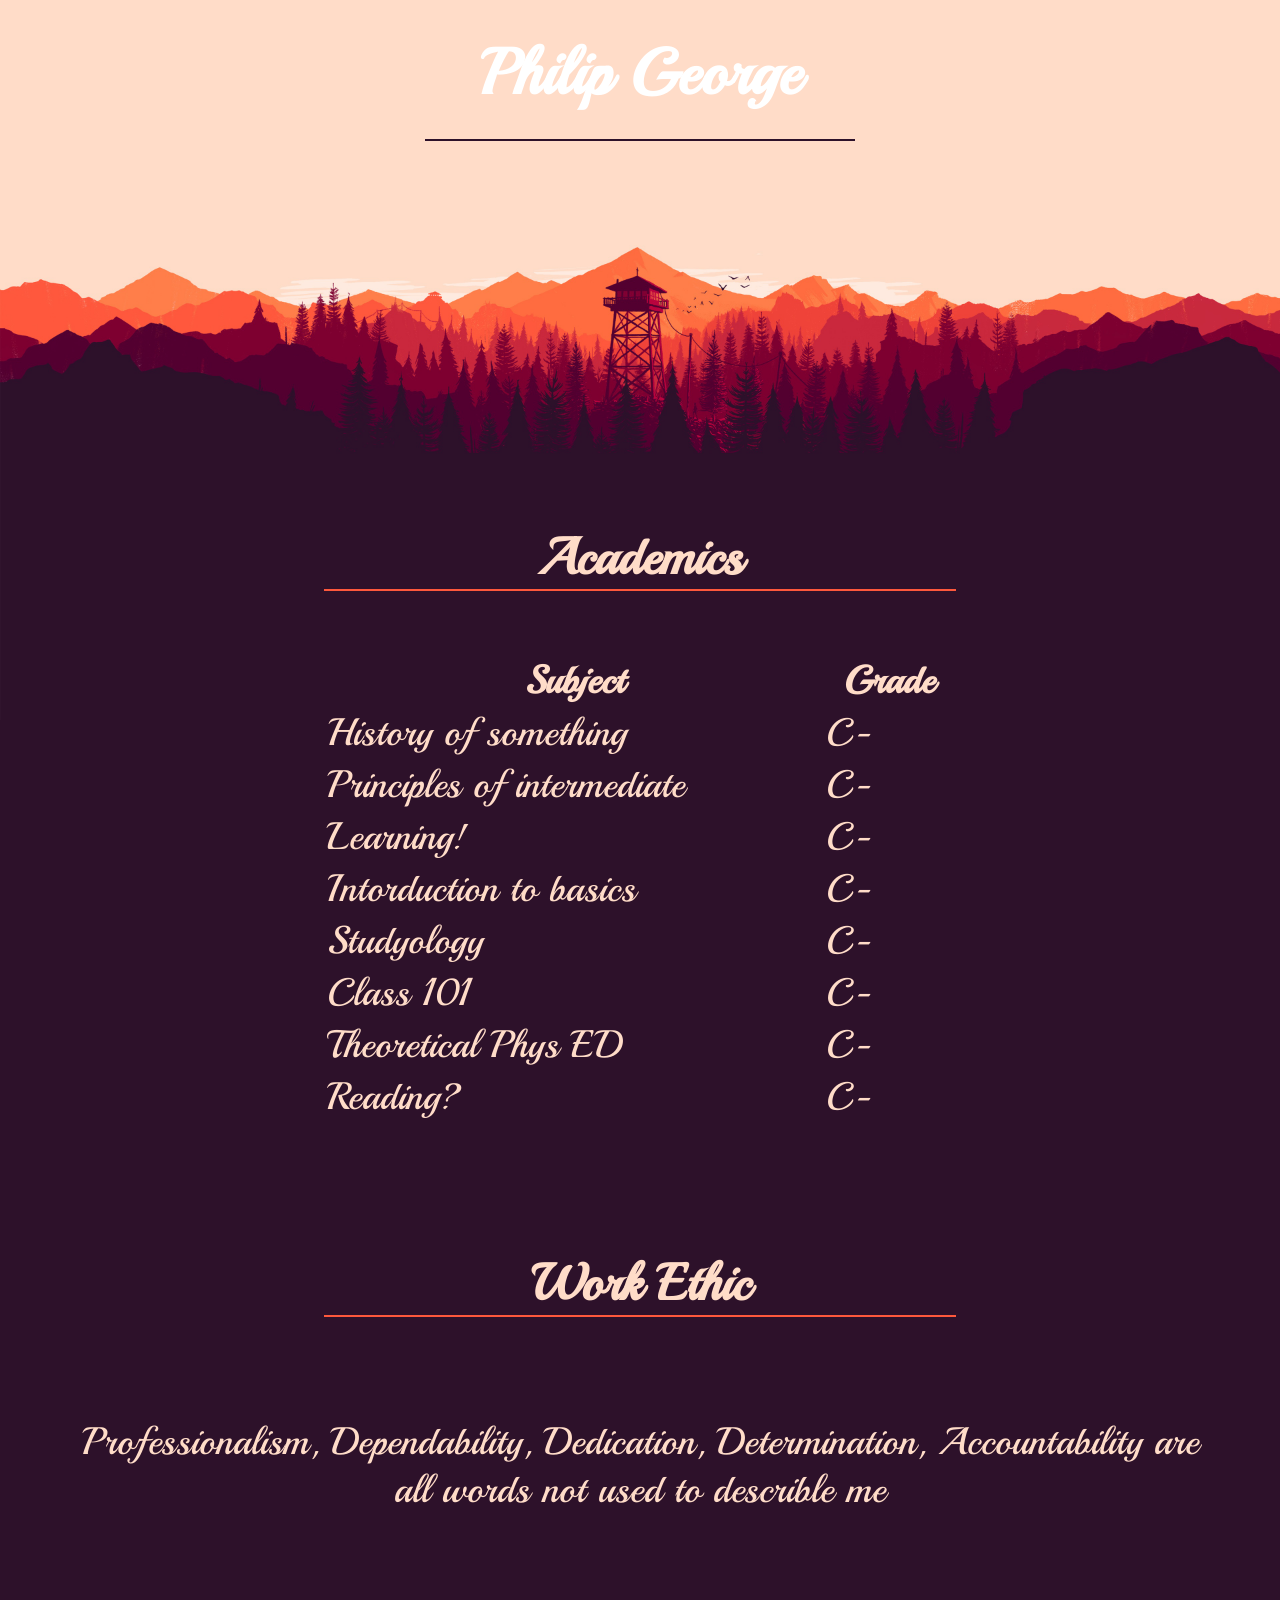
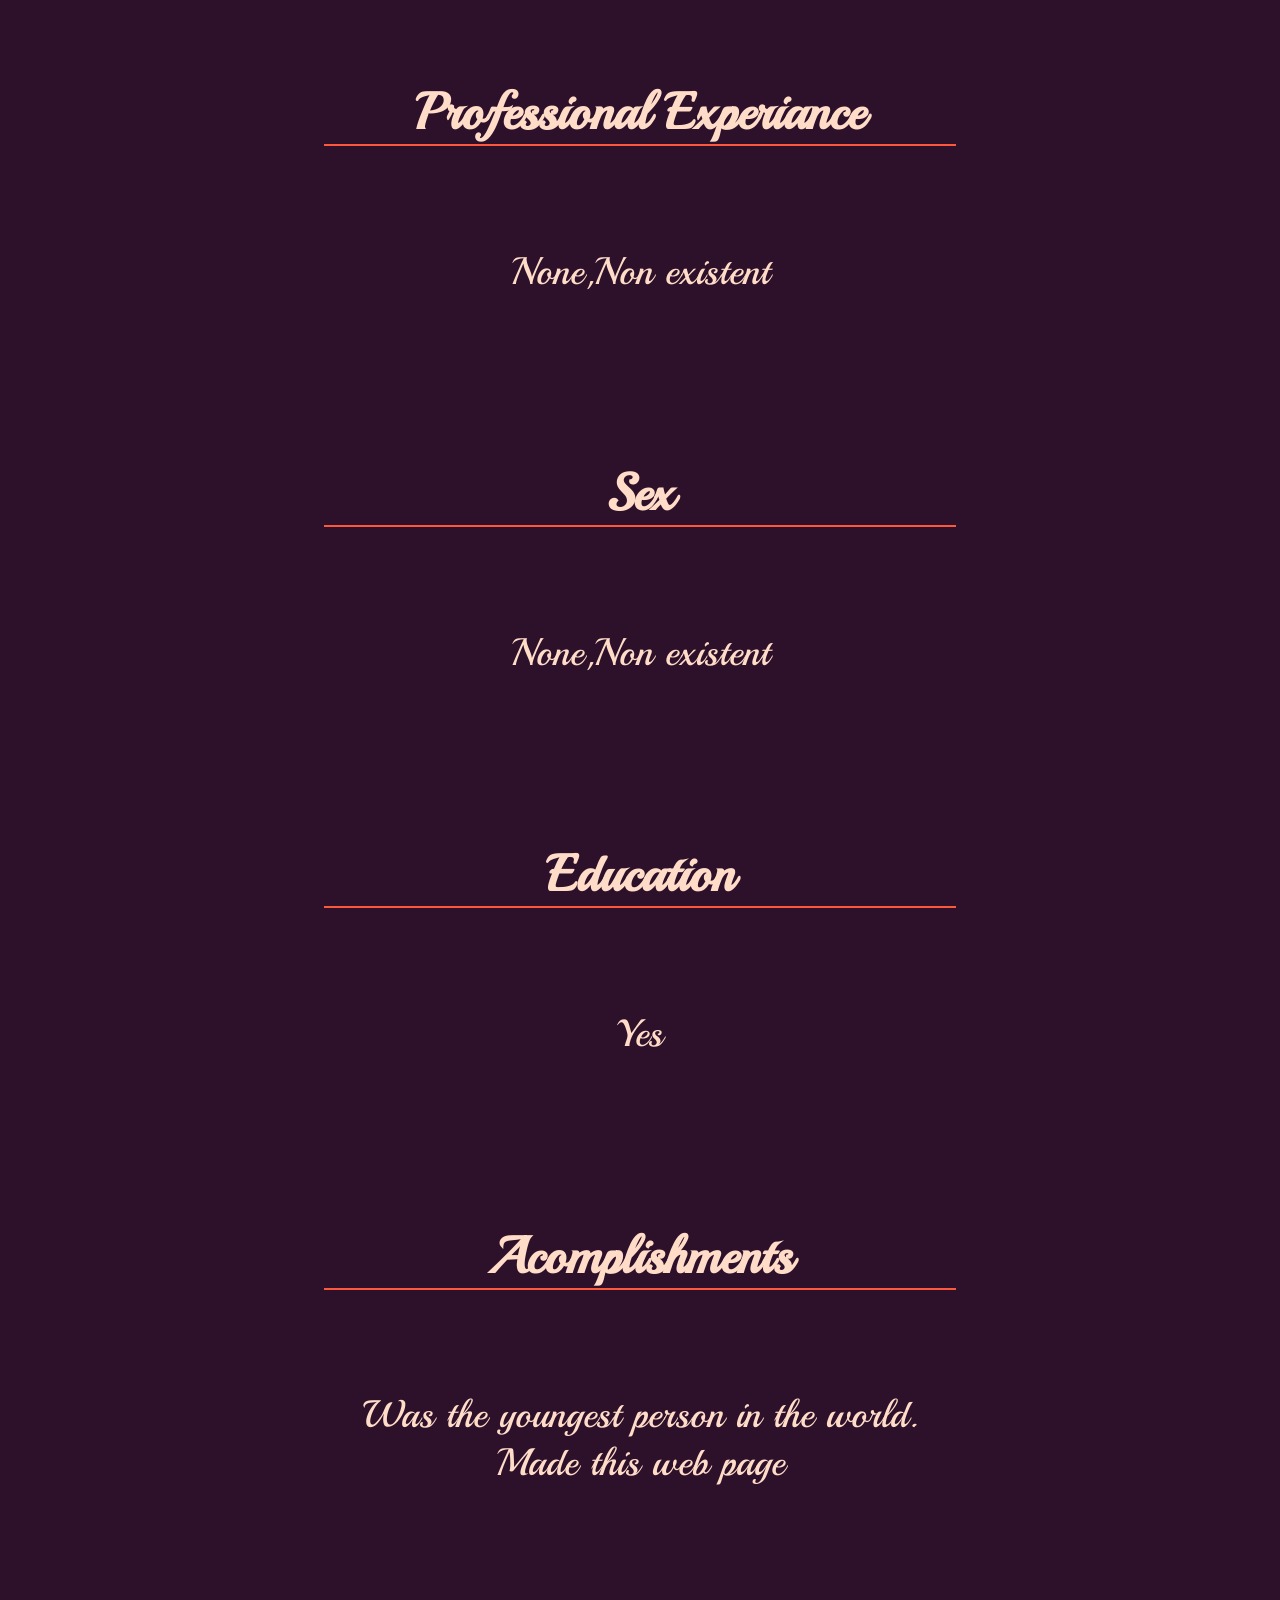
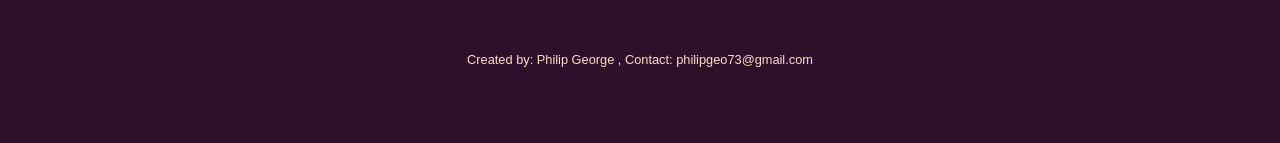
==== index.html @ 16f75759 "rename" ====
<!DOCTYPE html>
<html>
<head>
	<meta charset="utf-8">
	<title>Notice me senpai</title>
	<link rel="stylesheet" type="text/css" href="resume.css">
	<link rel="icon" href="icon.png">
	<style>
	@import url('https://fonts.googleapis.com/css?family=Bangers|Oleo+Script|Playball');
	</style>
	
</head>
<body>
	<h1> Philip George</h1>
	<h2><br><br><br><br><br><br>Academics</h2>
<table align="center">
				<thead>
				<tr>
					<th>Subject</th>
					<th>Grade</th>
				</tr>
			</thead>
			<tbody>
				<tr>
					<td>History of something</td>
					<td>C-</td>
				</tr>
				<tr>
					<td>Principles of intermediate    </td>
					<td>C-</td>
				</tr>
				<tr>
					<td>Learning!</td>
					<td>C-</td>
				</tr>
				<tr>
					<td>Intorduction to basics</td>
					<td>C-</td>
				</tr>
				<tr>
					<td>Studyology</td>
					<td>C-</td>
				</tr>
				<tr>
					<td>Class 101</td>
					<td>C-</td>
				</tr>
				<tr>
					<td>Theoretical Phys ED</td>
					<td>C-</td>
				</tr>
				<tr>
					<td>Reading?</td>
					<td>C-</td>
				</tr>				
			</tbody>
	</table>
<h2><br>Work Ethic</h2>
<p>Professionalism, Dependability, Dedication, Determination, Accountability are all words not used to describle me </p>

<h2><br>Professional Experiance</h2>
<p>None,Non existent</p>

<h2><br>Sex</h2>
<p>None,Non existent</p>

<h2><br>Education</h2>
<p>Yes</p>

<h2><br>Acomplishments</h2>
<p>Was the youngest person in the world. <br> Made this web page</p>

  <p class="blank">Created by: Philip George , Contact: philipgeo73@gmail.com</p>

</body>
</html>
---- resume.css ----
body{
	background-image: url(back.jpg);
	background-size: 100%;
	background-repeat: no-repeat;
	font-family: 'Playball', cursive;
	background-color: rgb(45,17,42);


}
h1 {

	font-size: 5vw;
    margin: auto;
    color: rgb(255,255,255);
    width: 30%;
    border-bottom: .04em solid rgb(45,17,42);
    padding: 2%;
    text-align: center;
}
h2{
	text-align: center;
	margin: auto;
	color: rgb(255,220,200);
	width: 50%;
    border-bottom: .04em solid rgb(253,88,60);
	font-size: 4vw;
}
table{
	padding: 5%;
	font-size: 3vw;
	width: 60%;
	color: rgb(255,220,200);
}
p{
	text-align: center;
	padding: 5%;
	font-size: 3vw;
	color: rgb(255,220,200);

}
p.blank{
	font-family: Arial, "Helvetica Neue", Helvetica, sans-serif;
	color: rgb(255,220,200);
	text-align: center;
	font-size: 1vw;
	vertical-align:bottom;
}
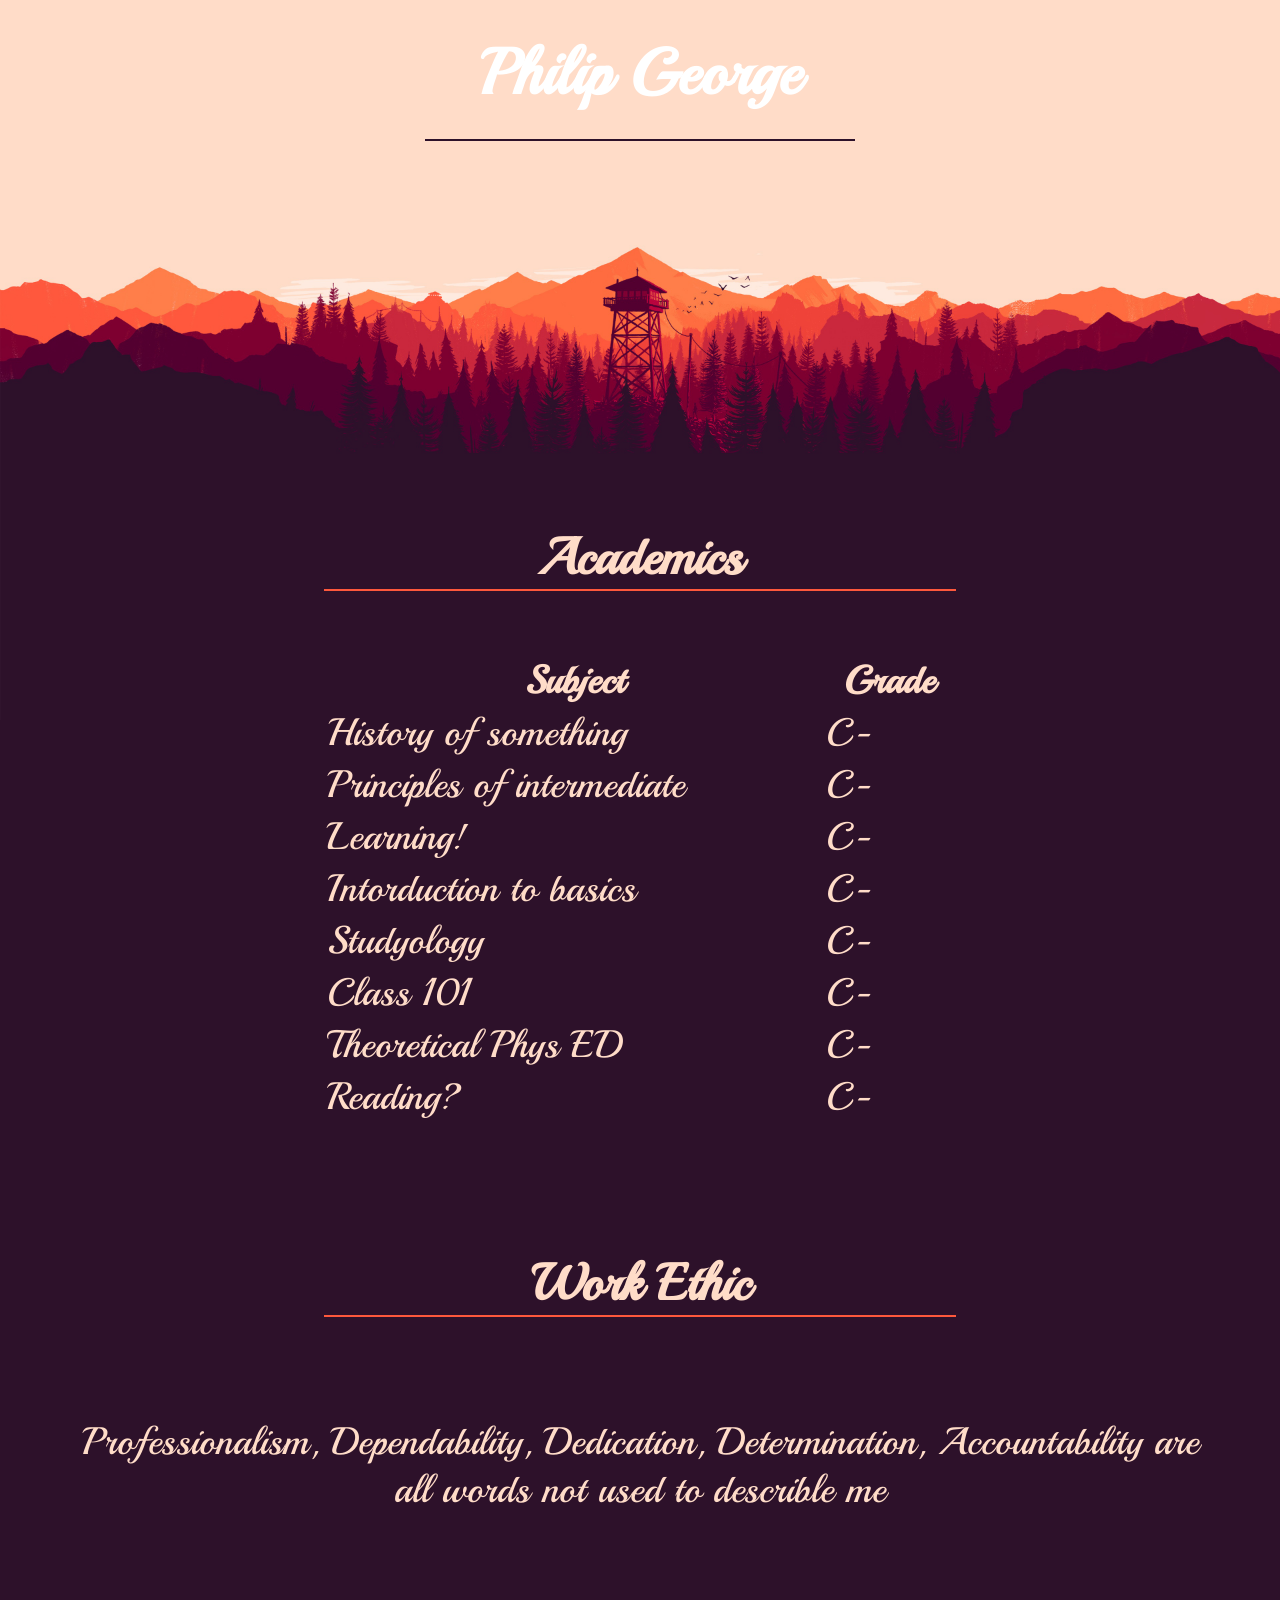
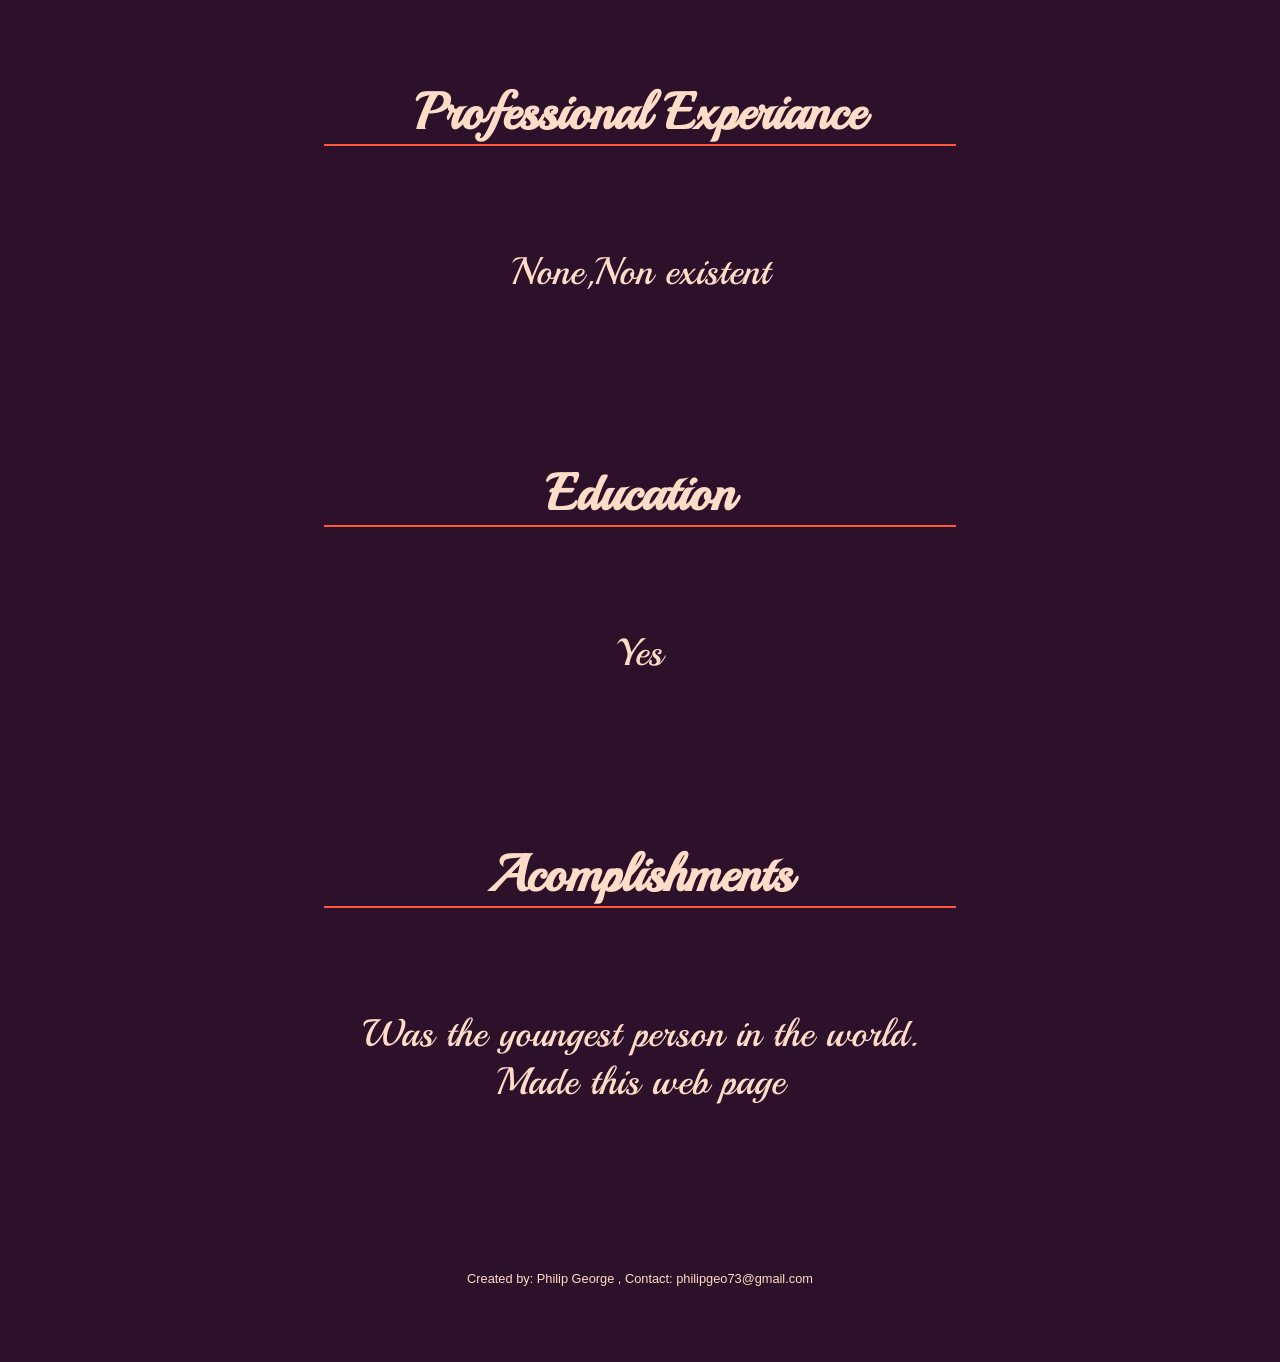
==== commit 9545021a: "Update index.html" ====
--- a/index.html
+++ b/index.html
@@ -61,9 +61,6 @@
 <h2><br>Professional Experiance</h2>
 <p>None,Non existent</p>
 
-<h2><br>Sex</h2>
-<p>None,Non existent</p>
-
 <h2><br>Education</h2>
 <p>Yes</p>
 
@@ -73,4 +70,4 @@
   <p class="blank">Created by: Philip George , Contact: philipgeo73@gmail.com</p>
 
 </body>
-</html>+</html>
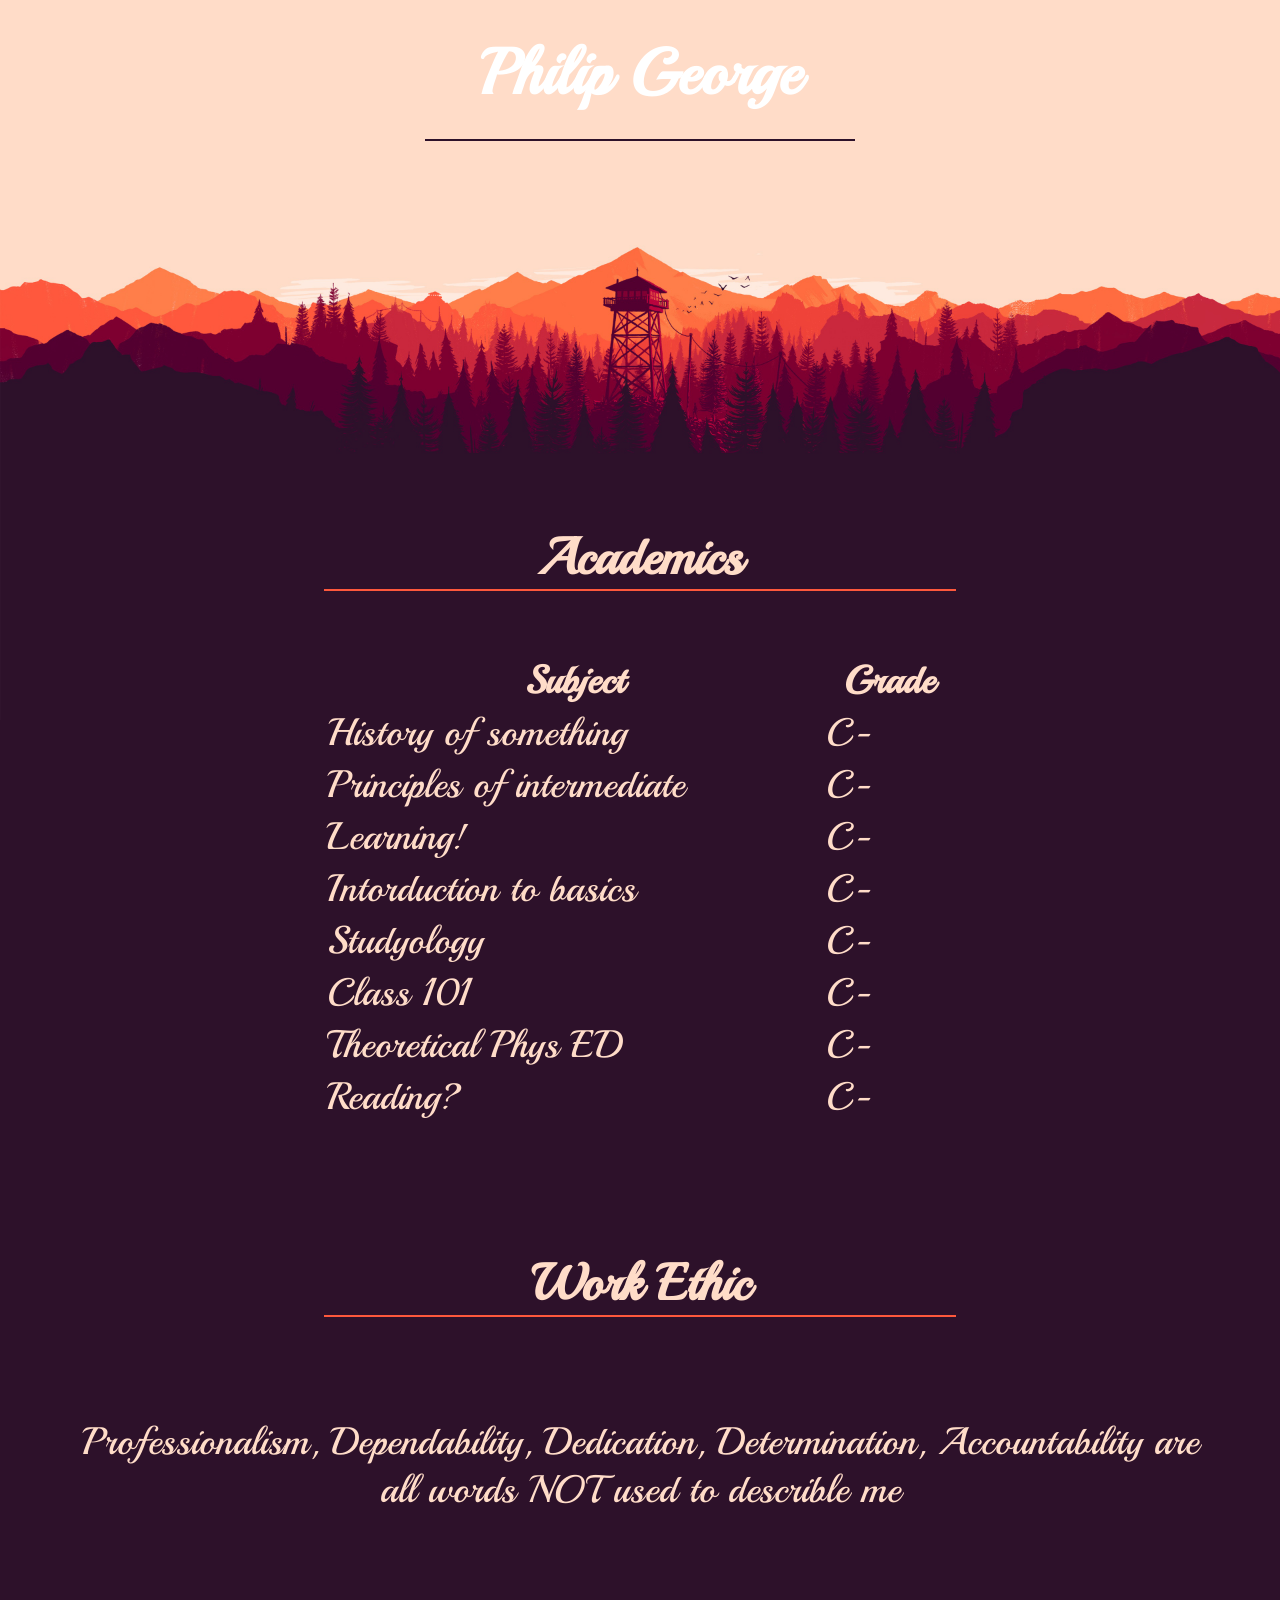
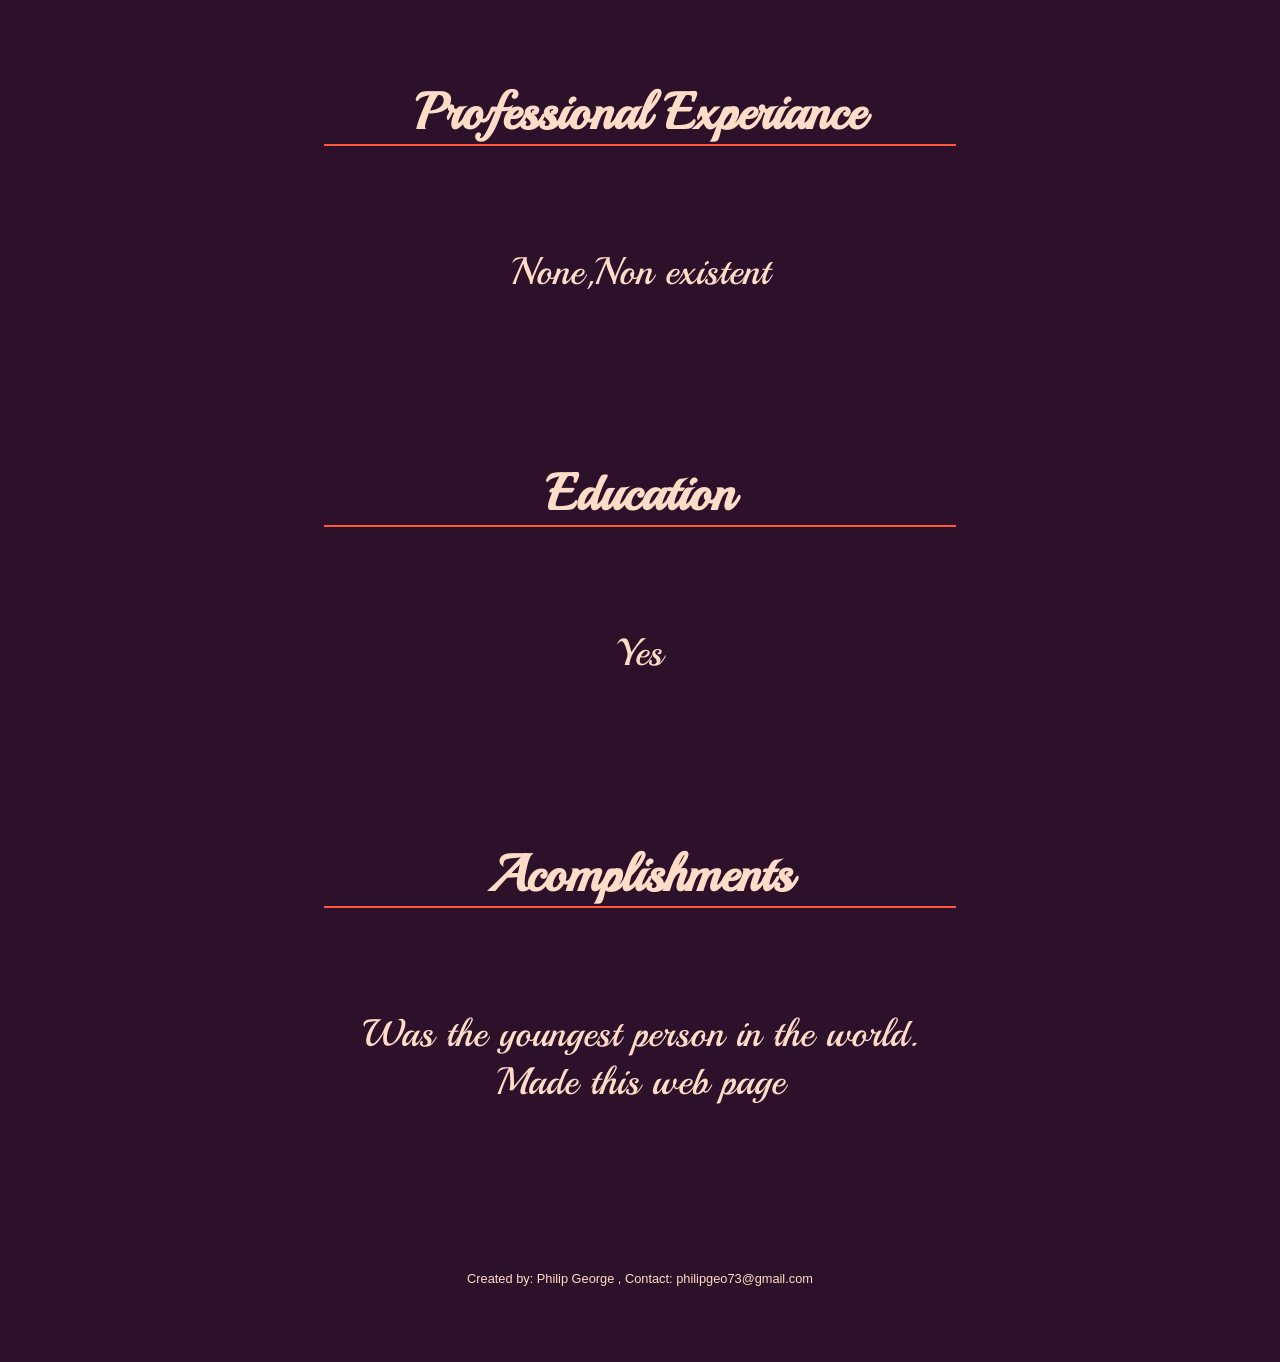
==== commit 9004e58c: "Update index.html" ====
--- a/index.html
+++ b/index.html
@@ -56,7 +56,7 @@
 			</tbody>
 	</table>
 <h2><br>Work Ethic</h2>
-<p>Professionalism, Dependability, Dedication, Determination, Accountability are all words not used to describle me </p>
+<p>Professionalism, Dependability, Dedication, Determination, Accountability are all words NOT used to describle me </p>
 
 <h2><br>Professional Experiance</h2>
 <p>None,Non existent</p>
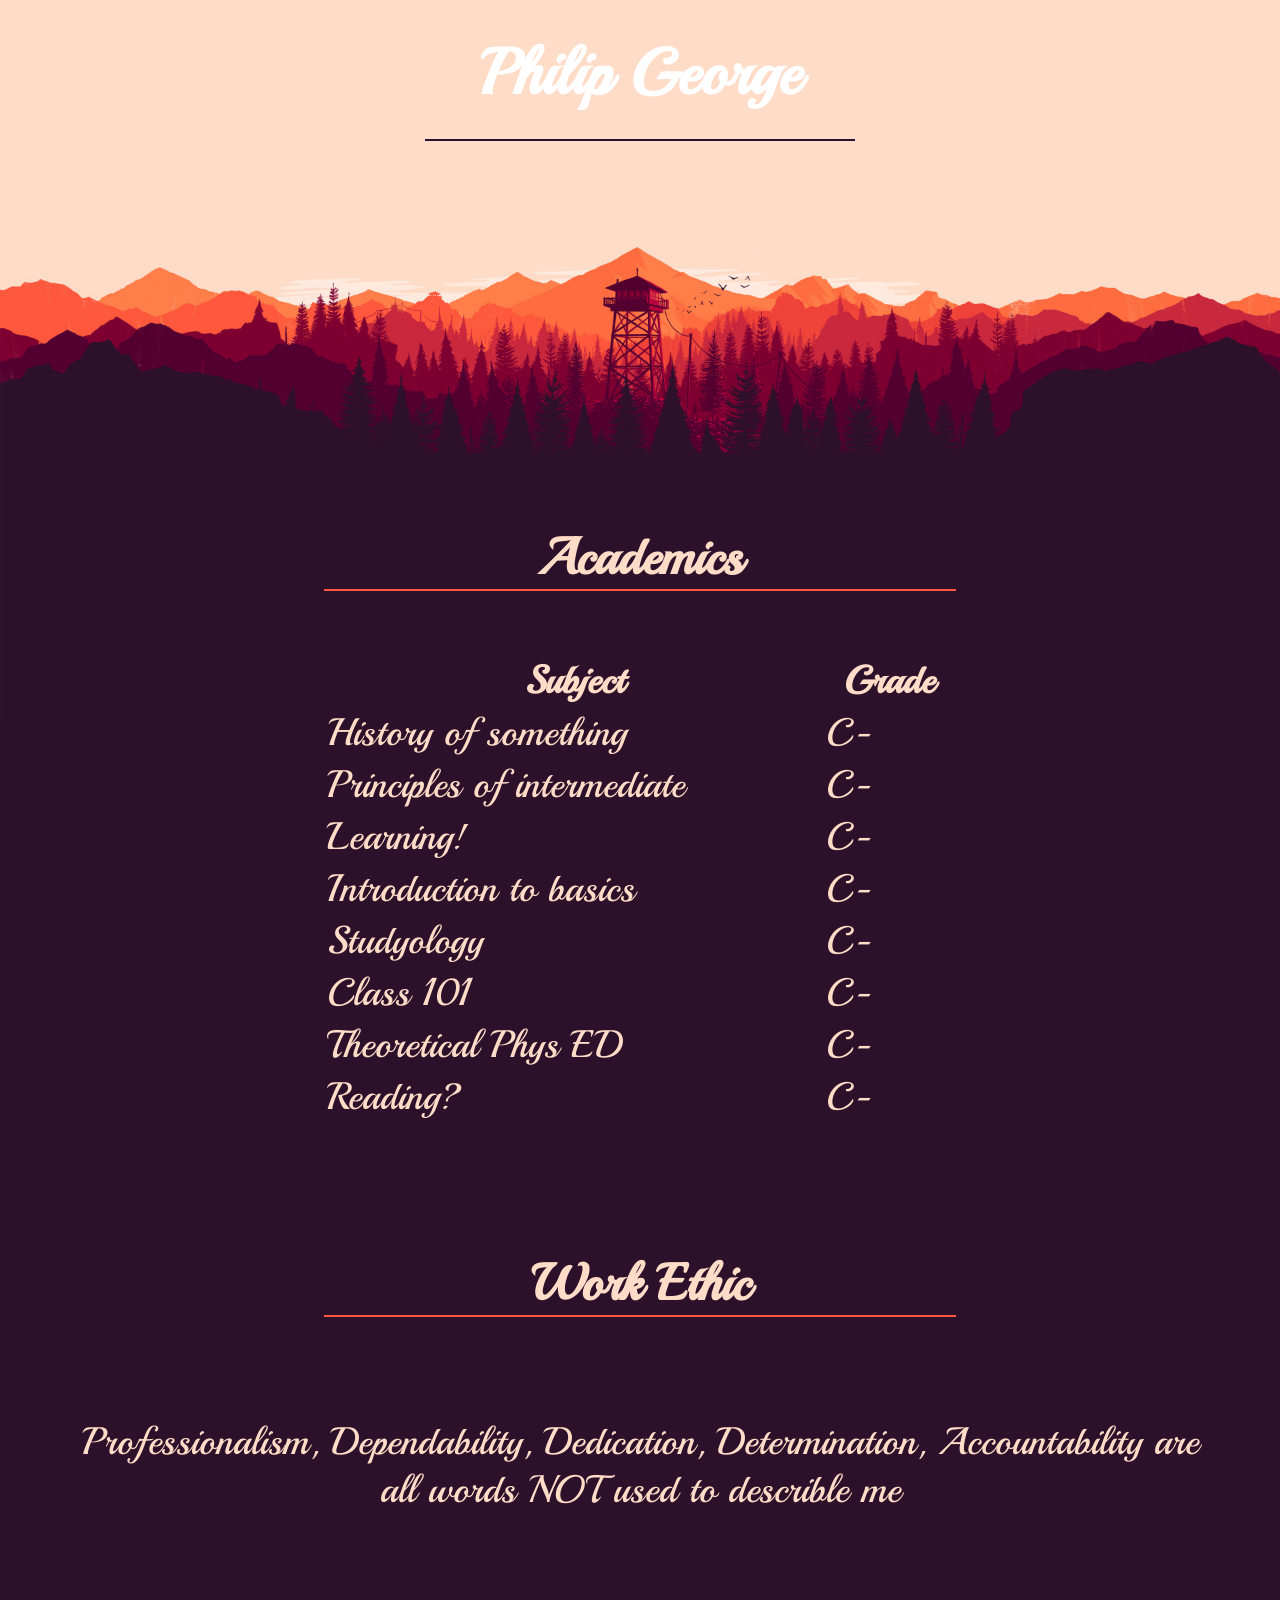
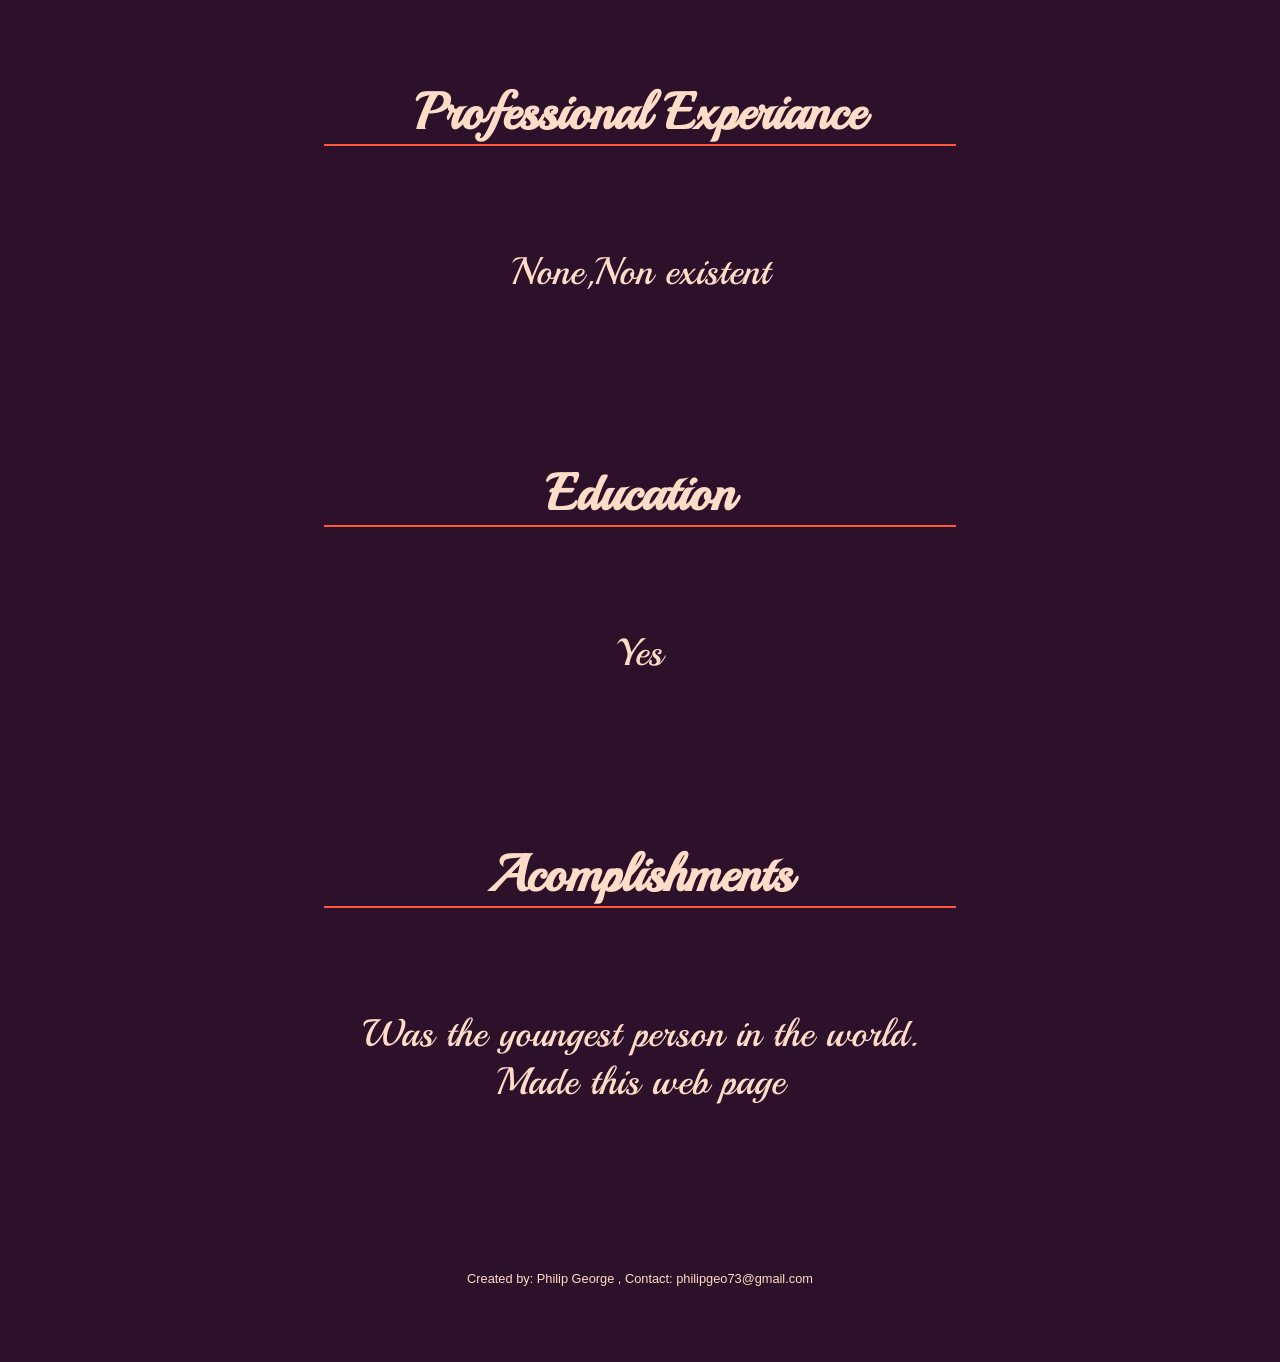
==== commit 82bfc740: "Update index.html" ====
--- a/index.html
+++ b/index.html
@@ -26,7 +26,7 @@
 					<td>C-</td>
 				</tr>
 				<tr>
-					<td>Principles of intermediate    </td>
+					<td>Principles of intermediate</td>
 					<td>C-</td>
 				</tr>
 				<tr>
@@ -34,7 +34,7 @@
 					<td>C-</td>
 				</tr>
 				<tr>
-					<td>Intorduction to basics</td>
+					<td>Introduction to basics</td>
 					<td>C-</td>
 				</tr>
 				<tr>
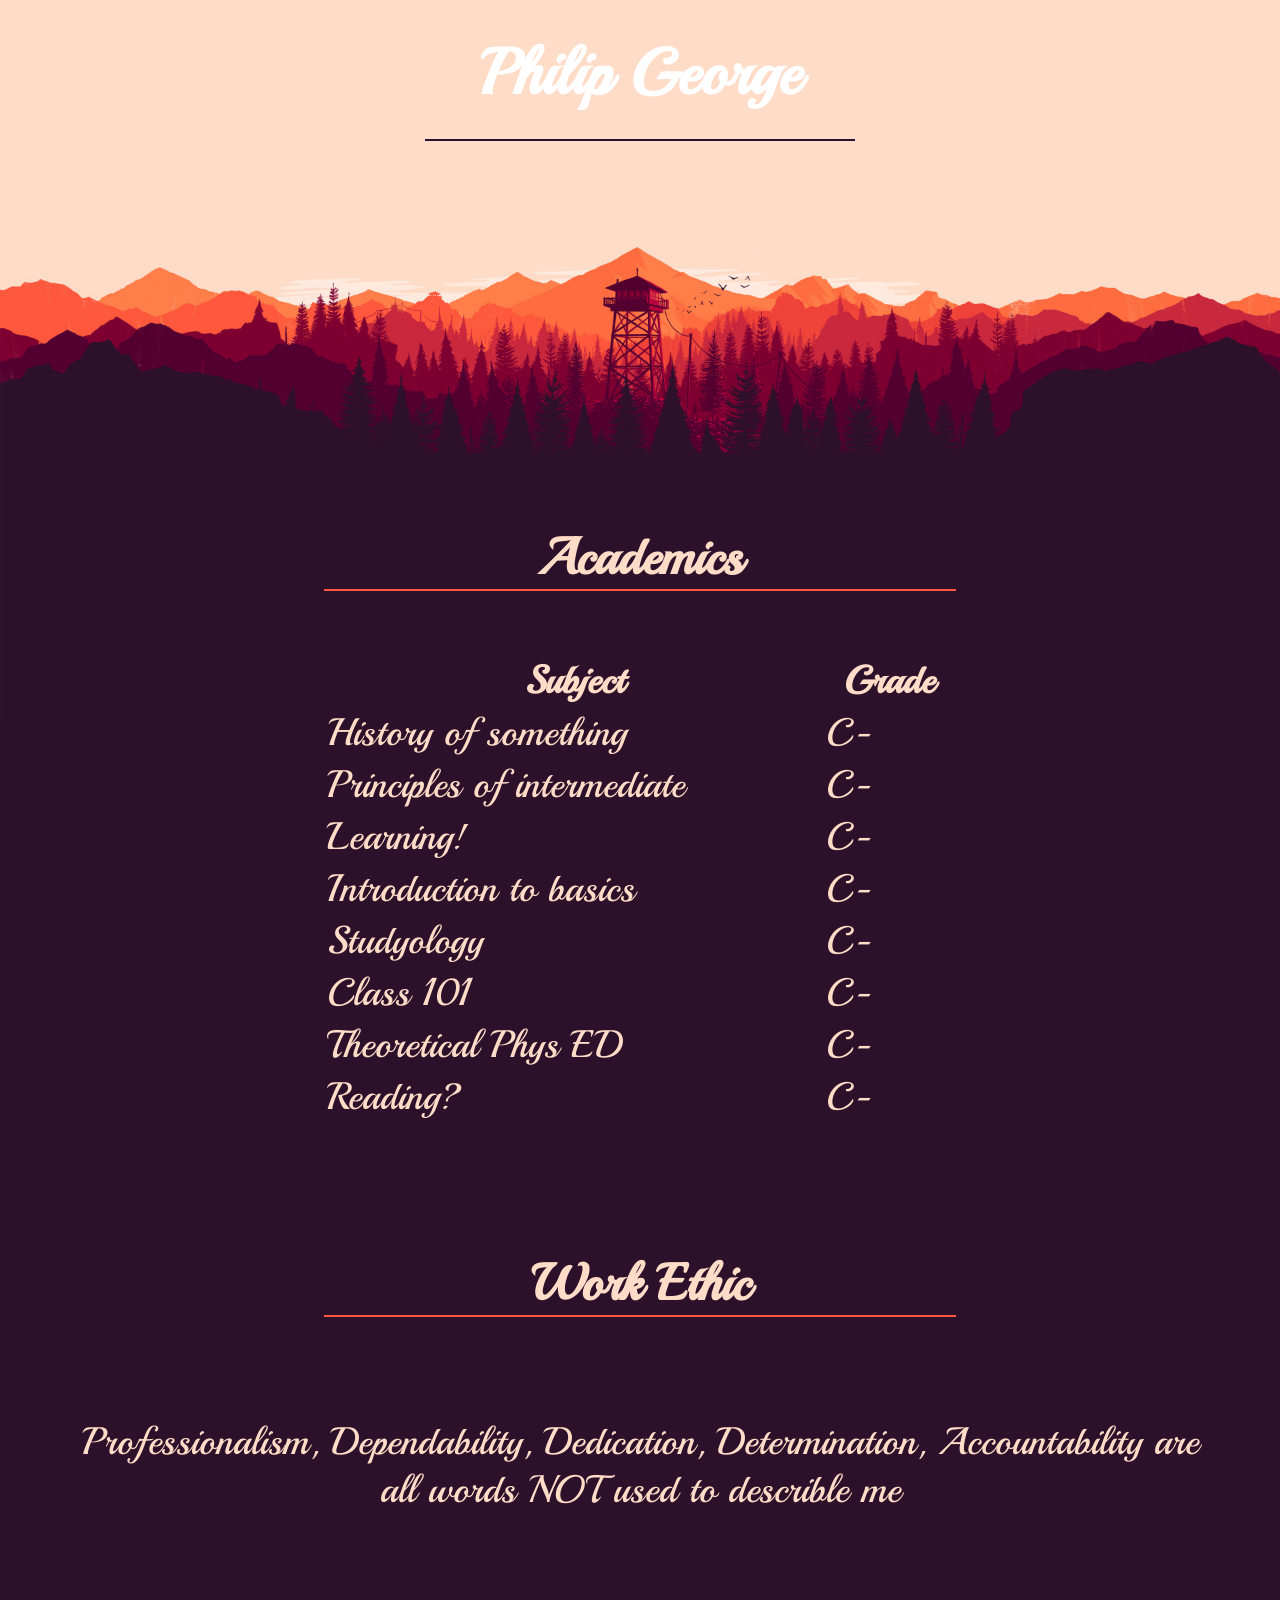
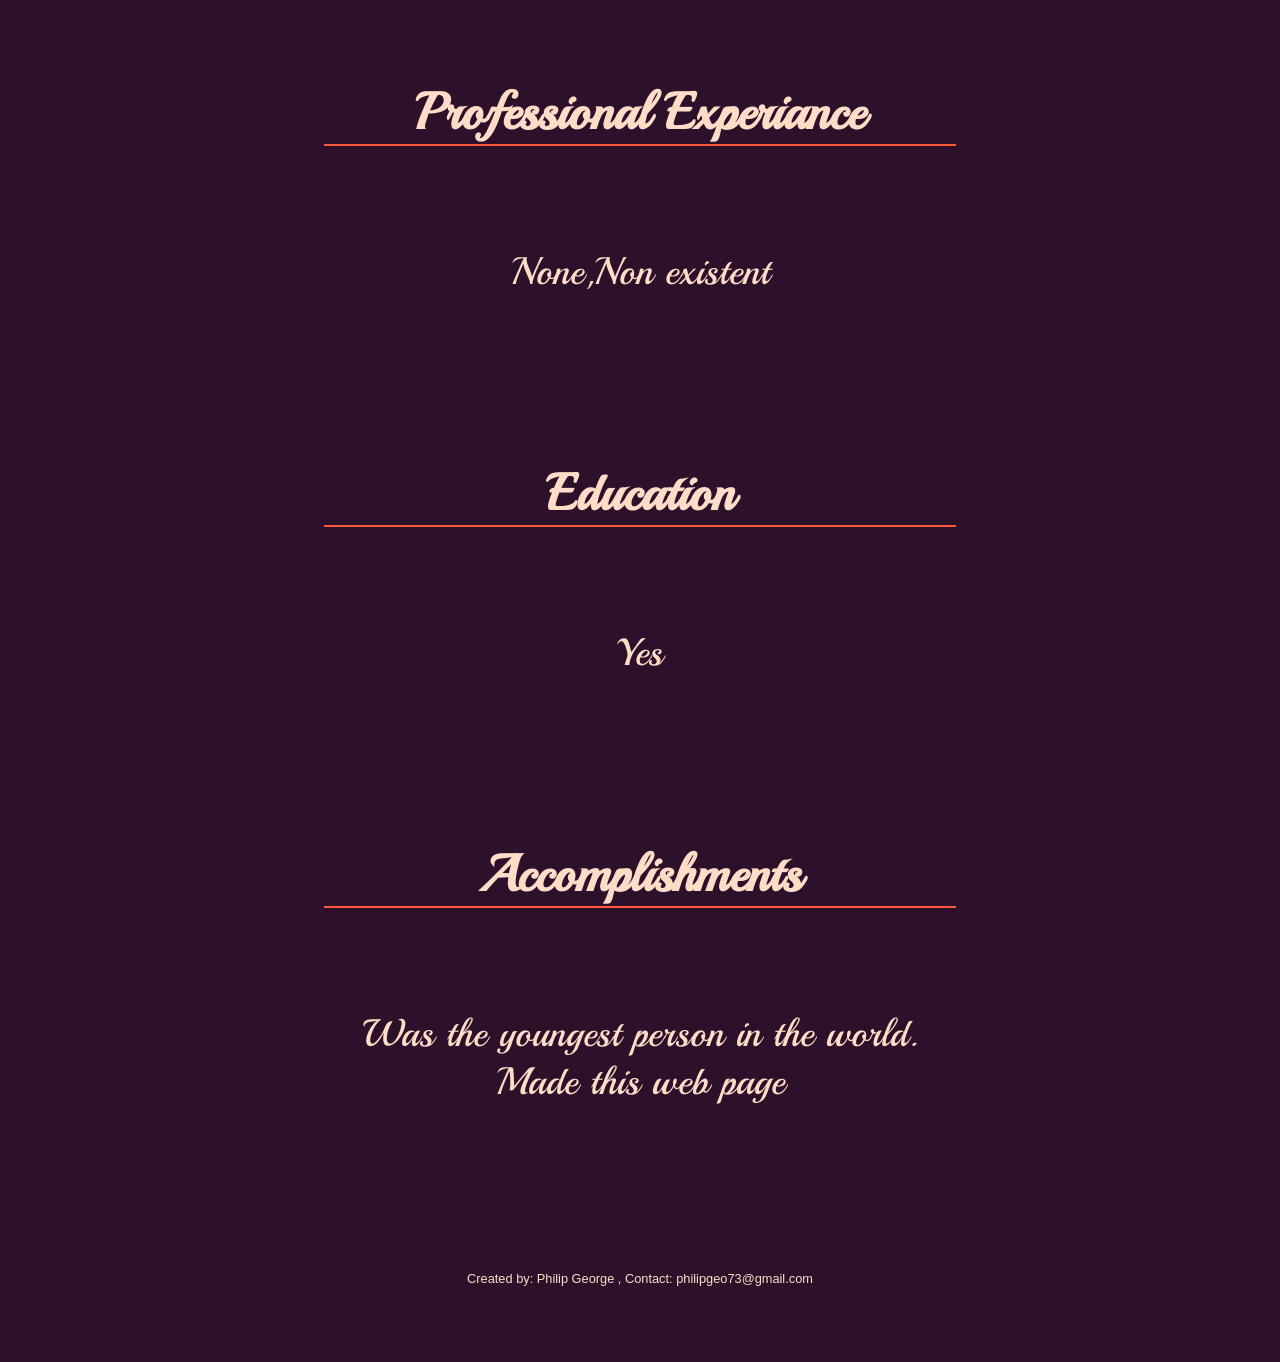
==== commit 91eaa1a0: "Update index.html" ====
--- a/index.html
+++ b/index.html
@@ -64,7 +64,7 @@
 <h2><br>Education</h2>
 <p>Yes</p>
 
-<h2><br>Acomplishments</h2>
+<h2><br>Accomplishments</h2>
 <p>Was the youngest person in the world. <br> Made this web page</p>
 
   <p class="blank">Created by: Philip George , Contact: philipgeo73@gmail.com</p>
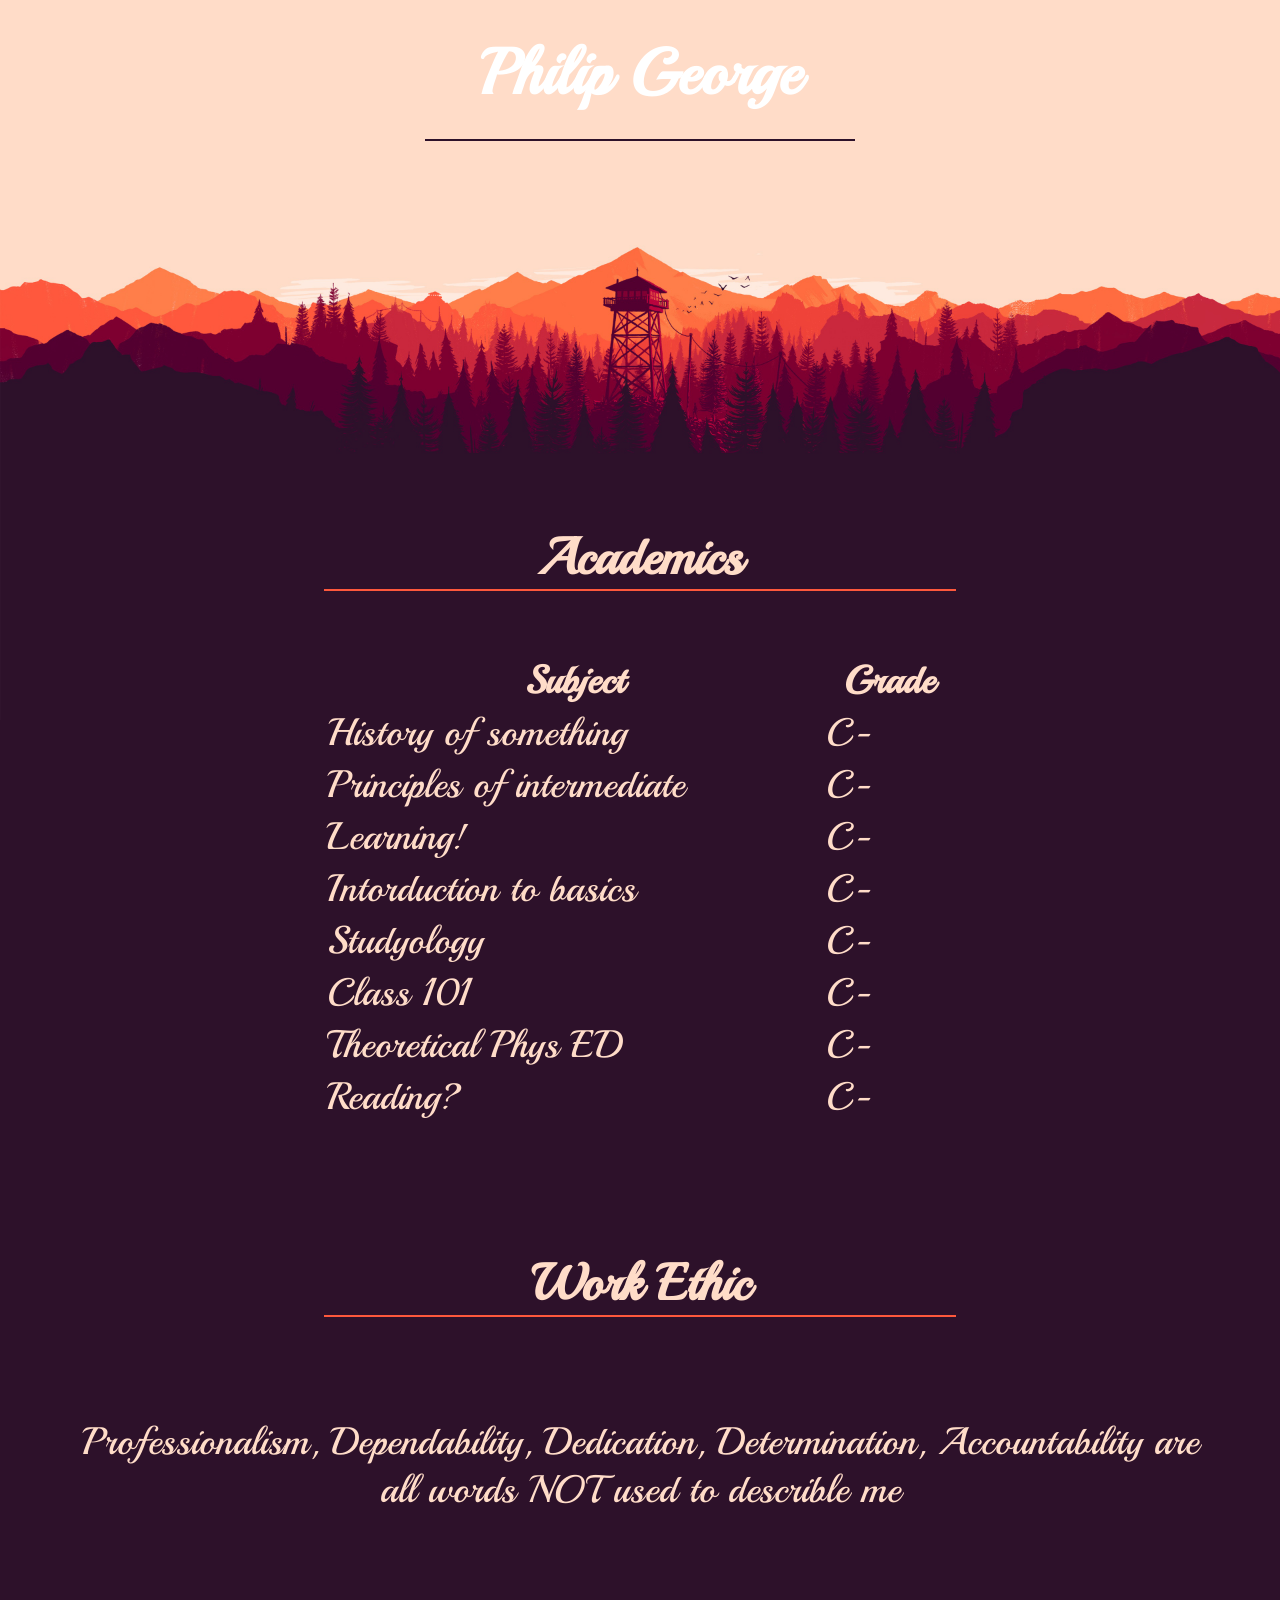
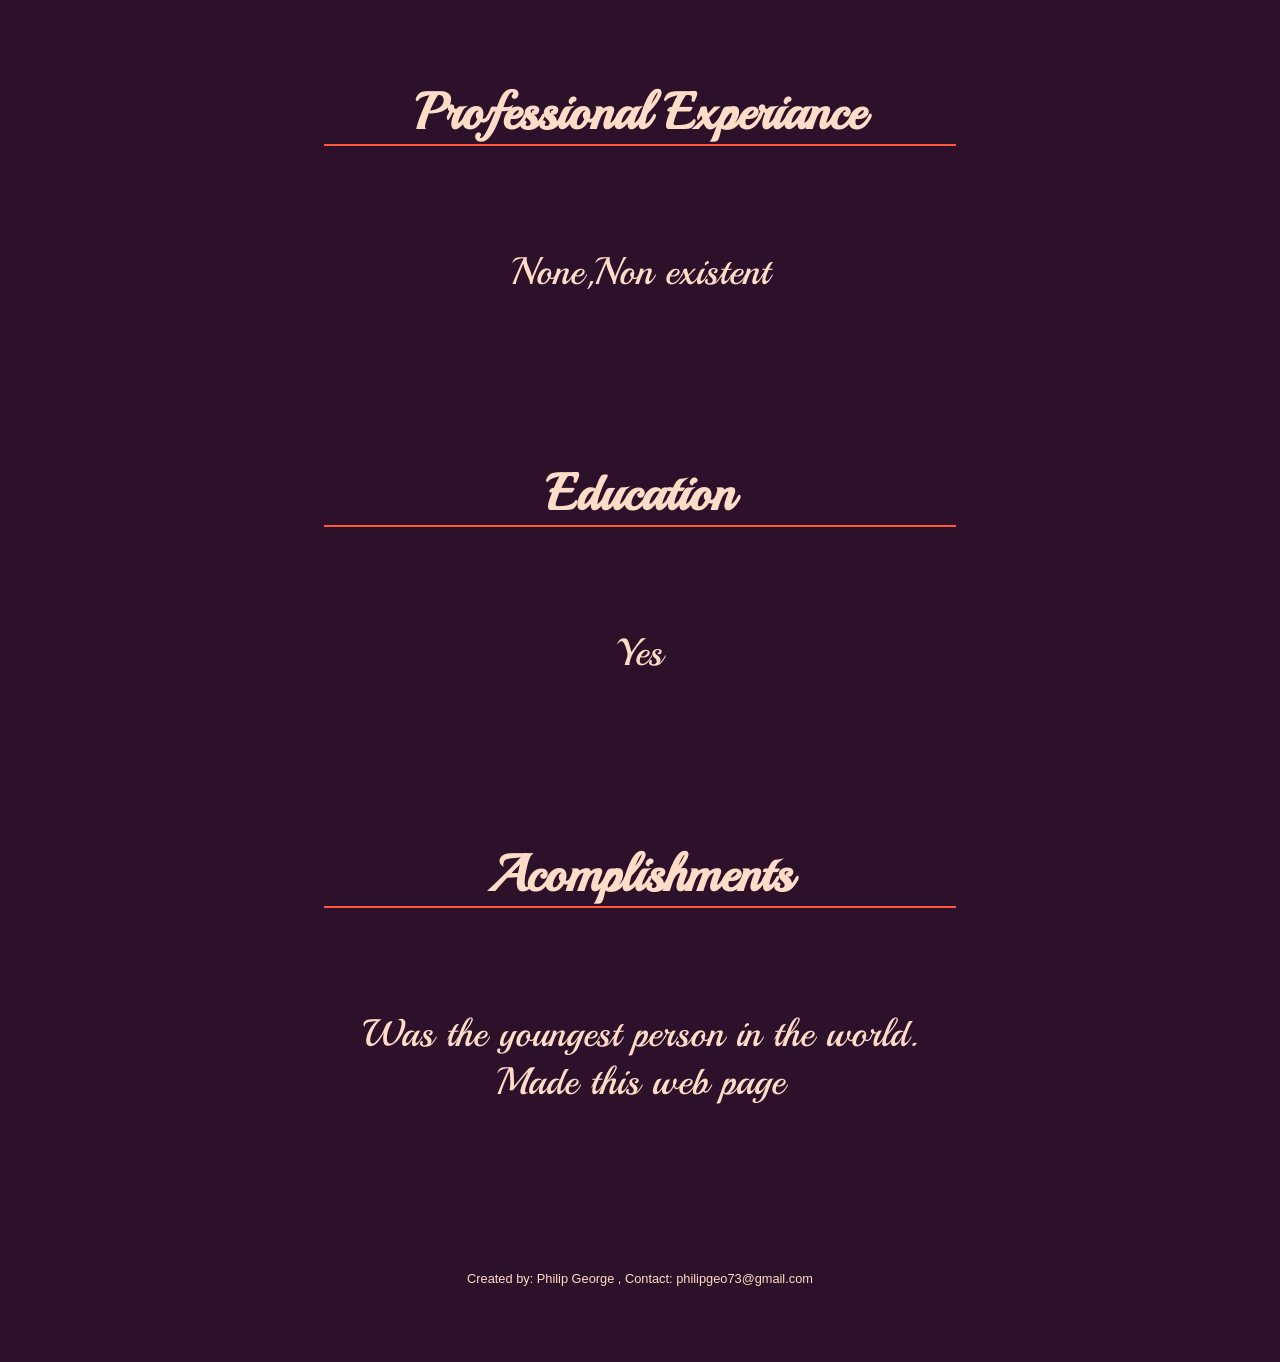
==== commit 5640c25d: "Update index.html" ====
--- a/index.html
+++ b/index.html
@@ -22,11 +22,11 @@
 			</thead>
 			<tbody>
 				<tr>
-					<td>History of something</td>
+					<td>History of something       </td>
 					<td>C-</td>
 				</tr>
 				<tr>
-					<td>Principles of intermediate</td>
+					<td>Principles of intermediate    </td>
 					<td>C-</td>
 				</tr>
 				<tr>
@@ -34,7 +34,7 @@
 					<td>C-</td>
 				</tr>
 				<tr>
-					<td>Introduction to basics</td>
+					<td>Intorduction to basics</td>
 					<td>C-</td>
 				</tr>
 				<tr>
@@ -64,7 +64,7 @@
 <h2><br>Education</h2>
 <p>Yes</p>
 
-<h2><br>Accomplishments</h2>
+<h2><br>Acomplishments</h2>
 <p>Was the youngest person in the world. <br> Made this web page</p>
 
   <p class="blank">Created by: Philip George , Contact: philipgeo73@gmail.com</p>
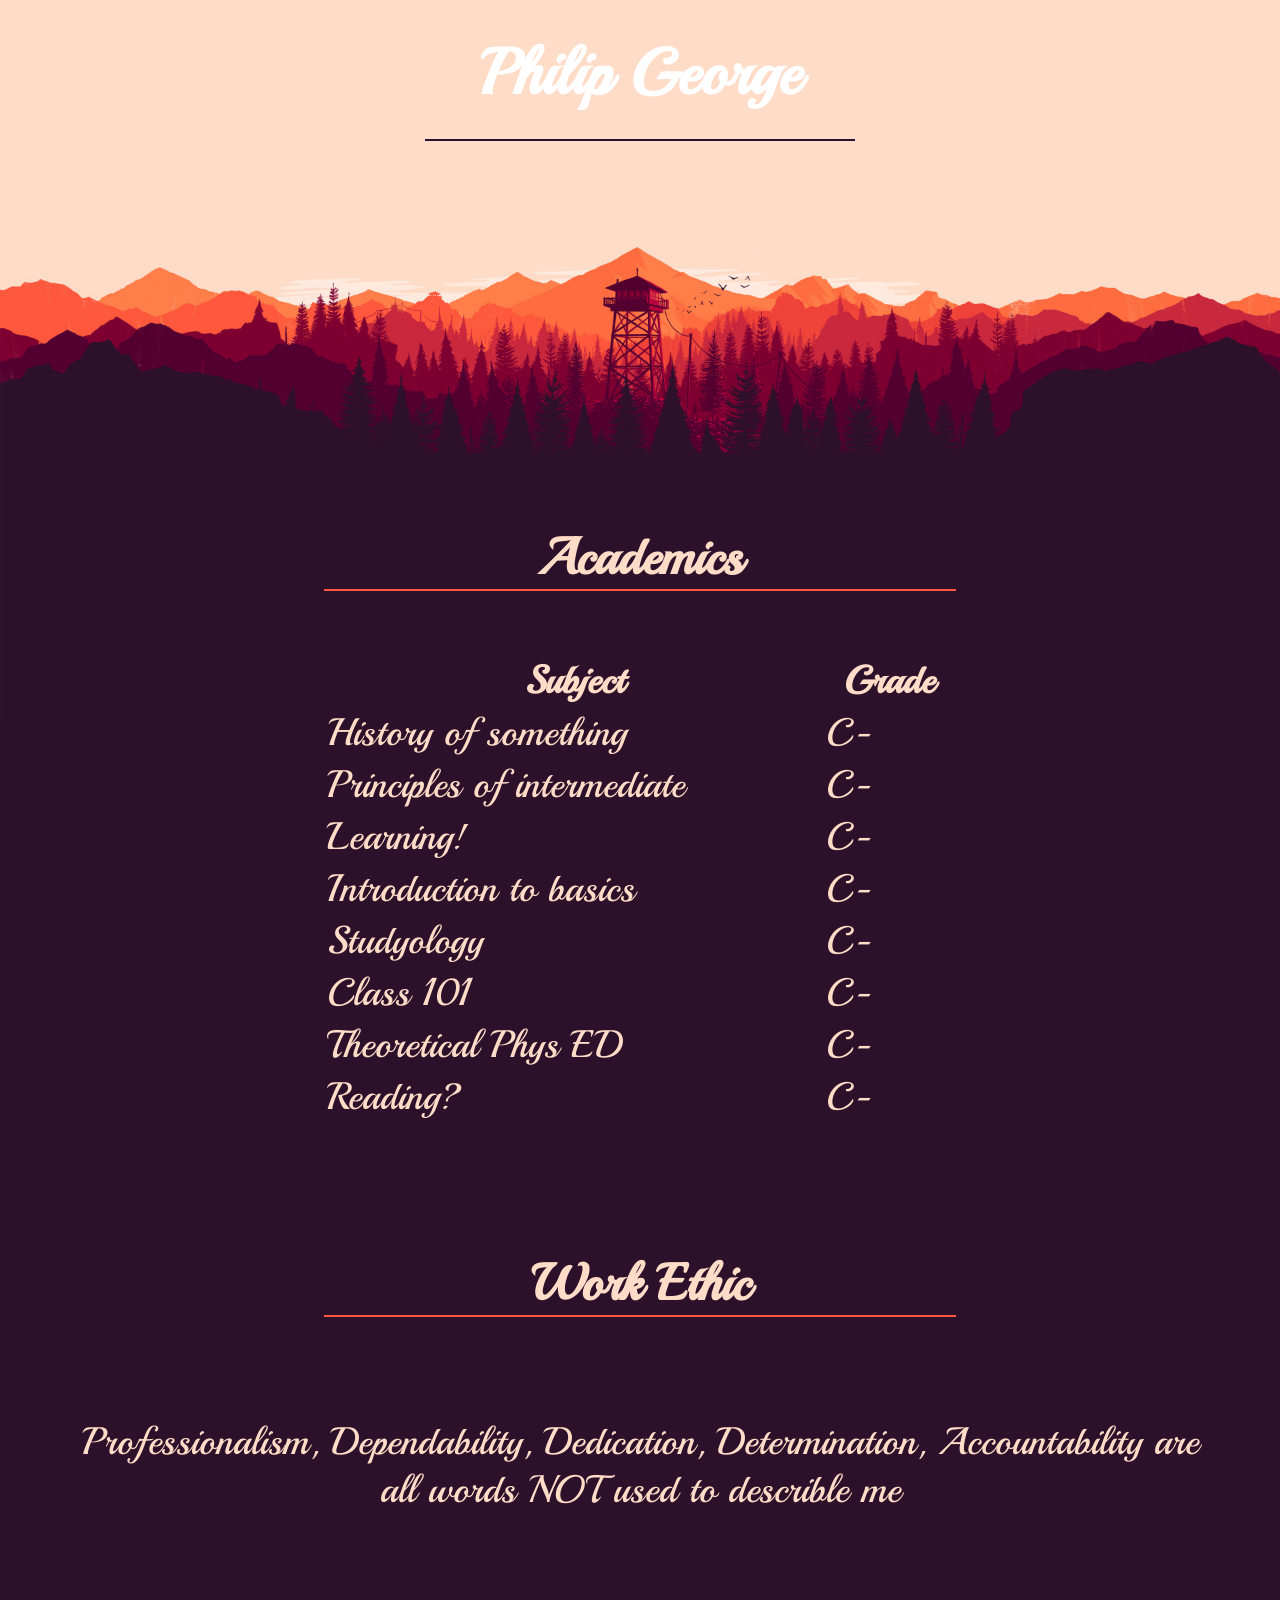
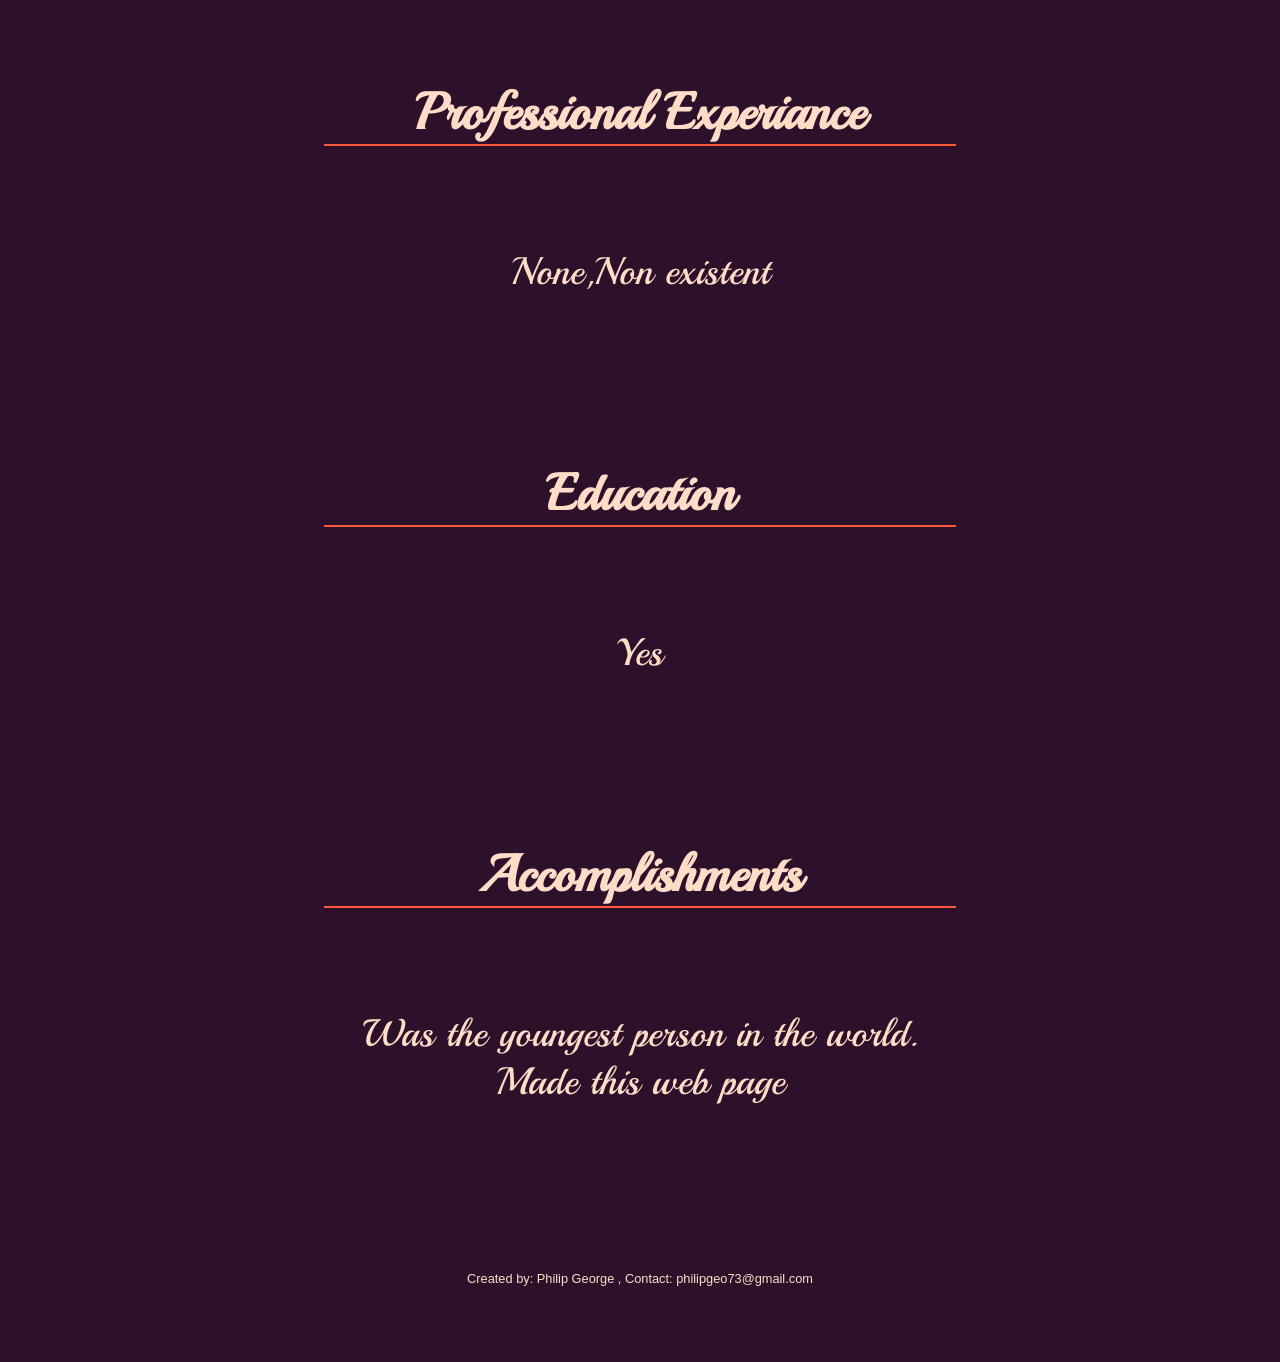
==== commit 4014fb4d: "Merge pull request #13 from abhikmp/patch-8 Update index.html" ====
--- a/index.html
+++ b/index.html
@@ -26,7 +26,7 @@
 					<td>C-</td>
 				</tr>
 				<tr>
-					<td>Principles of intermediate    </td>
+					<td>Principles of intermediate</td>
 					<td>C-</td>
 				</tr>
 				<tr>
@@ -34,7 +34,7 @@
 					<td>C-</td>
 				</tr>
 				<tr>
-					<td>Intorduction to basics</td>
+					<td>Introduction to basics</td>
 					<td>C-</td>
 				</tr>
 				<tr>
@@ -64,7 +64,7 @@
 <h2><br>Education</h2>
 <p>Yes</p>
 
-<h2><br>Acomplishments</h2>
+<h2><br>Accomplishments</h2>
 <p>Was the youngest person in the world. <br> Made this web page</p>
 
   <p class="blank">Created by: Philip George , Contact: philipgeo73@gmail.com</p>
